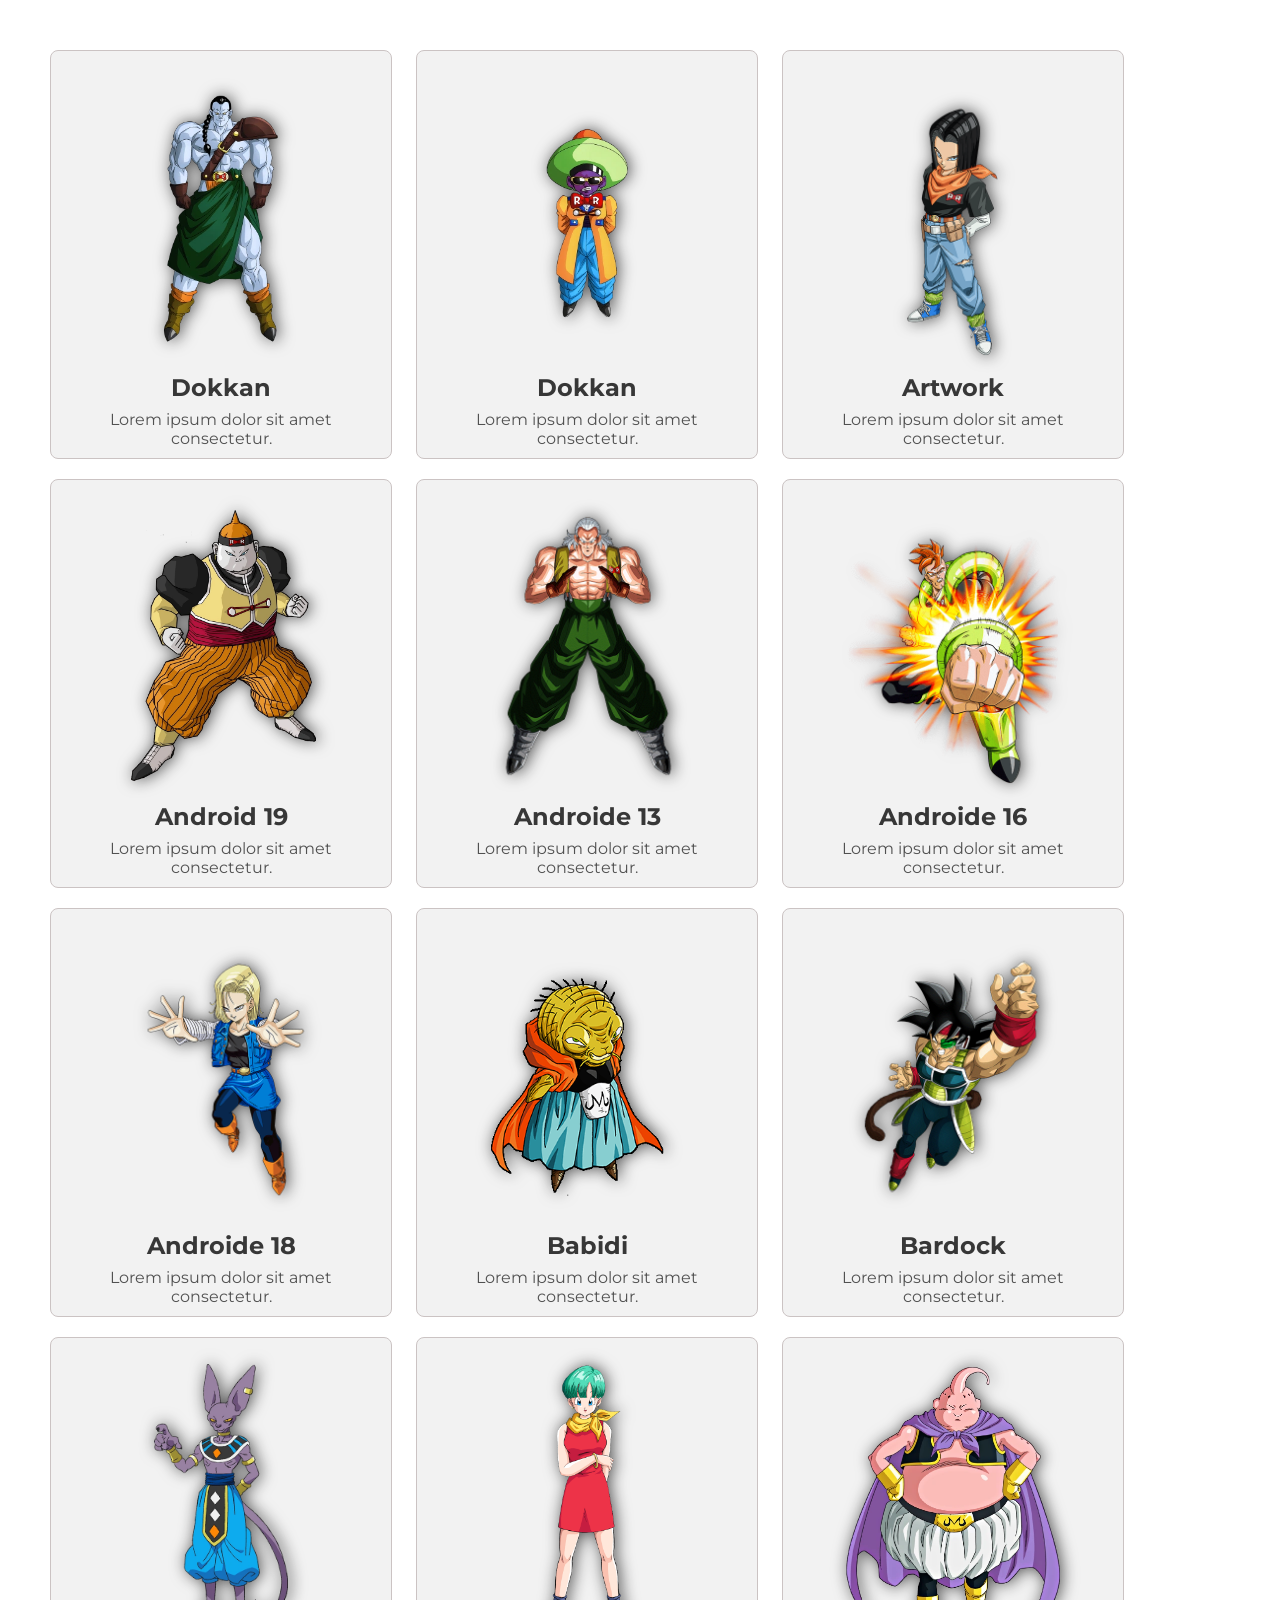
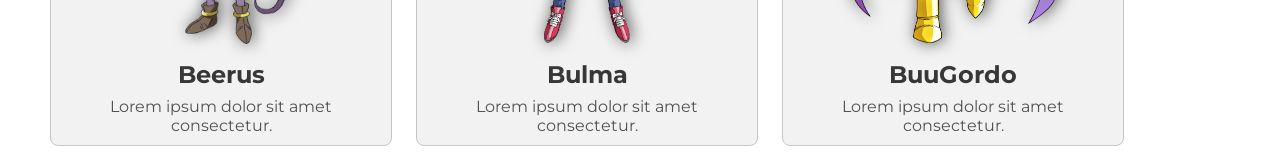
==== galeria-ejemplo/index.html @ 57bb07dd "Beginning" ====
<!DOCTYPE html>
<html lang="en">

<head>
  <meta charset="UTF-8">
  <meta name="viewport" content="width=device-width, initial-scale=1.0">
  <title>Galeria</title>
  <link rel="stylesheet" href="estilos.css">
</head>

<body>

  <div class="contenedor">
    <div class="card">
      <img src="characters/14Dokkan.webp" alt="Dokkan">
      <h2>Dokkan</h2>
      <p>Lorem ipsum dolor sit amet consectetur.</p>
    </div>
    <div class="card">
      <img src="characters/15Dokkan.webp" alt="Dokkan">
      <h2>Dokkan</h2>
      <p>Lorem ipsum dolor sit amet consectetur.</p>
    </div>
    <div class="card">
      <img src="characters/17_Artwork.webp" alt="Artwork">
      <h2>Artwork</h2>
      <p>Lorem ipsum dolor sit amet consectetur.</p>
    </div>
    <div class="card">
      <img src="characters/Android19.webp">
      <h2>Android 19</h2>
      <p>Lorem ipsum dolor sit amet consectetur.</p>
    </div>
    <div class="card">
      <img src="characters/Androide13normal.webp">
      <h2>Androide 13</h2>
      <p>Lorem ipsum dolor sit amet consectetur.</p>
    </div>
    <div class="card">
      <img src="characters/Androide_16.webp">
      <h2>Androide 16</h2>
      <p>Lorem ipsum dolor sit amet consectetur.</p>
    </div>
    <div class="card">
      <img src="characters/Androide_18_Artwork.webp">
      <h2>Androide 18</h2>
      <p>Lorem ipsum dolor sit amet consectetur.</p>
    </div>
    <div class="card">
      <img src="characters/Babidi_Artwork.webp">
      <h2>Babidi</h2>
      <p>Lorem ipsum dolor sit amet consectetur.</p>
    </div>
    <div class="card">
      <img src="characters/Bardock_Artwork.webp">
      <h2>Bardock</h2>
      <p>Lorem ipsum dolor sit amet consectetur.</p>
    </div>
    <div class="card">
      <img src="characters/Beerus_DBS_Broly_Artwork.webp">
      <h2>Beerus</h2>
      <p>Lorem ipsum dolor sit amet consectetur.</p>
    </div>
    <div class="card">
      <img src="characters/bulma.webp">
      <h2>Bulma</h2>
      <p>Lorem ipsum dolor sit amet consectetur.</p>
    </div>
    <div class="card">
      <img src="characters/BuuGordo_Universo7.webp">
      <h2>BuuGordo</h2>
      <p>Lorem ipsum dolor sit amet consectetur.</p>
    </div>
  </div>

</body>

</html>
---- galeria-ejemplo/estilos.css ----
@import url('https://fonts.googleapis.com/css2?family=Montserrat:ital,wght@0,100..900;1,100..900&display=swap');

*{
  margin: 0;
  padding: 0;
}
body{
  font-family: "Montserrat", sans-serif;
}
.contenedor{
  max-width: 1200px;
  margin: 0 auto;
  margin-top: 40px;
}
.card{
  width: 320px;
  background-color: #f2f2f2;
  padding: 10px;
  margin: 10px;
  border-radius: 8px;
  border: solid 0.5px #cbc3c3;
  display: inline-block;
}
.card img{
  display: block;
  max-height: 280px;
  margin: 16px auto;
  filter: drop-shadow(2px 0px 8px #515151);
}
.card h2{
  margin-top: 2px;
  margin-bottom: 8px;
  color: #373737;
  text-align: center;
}
.card p{
  font-size: 16px;
  color: #515151;
  text-align: center;
}
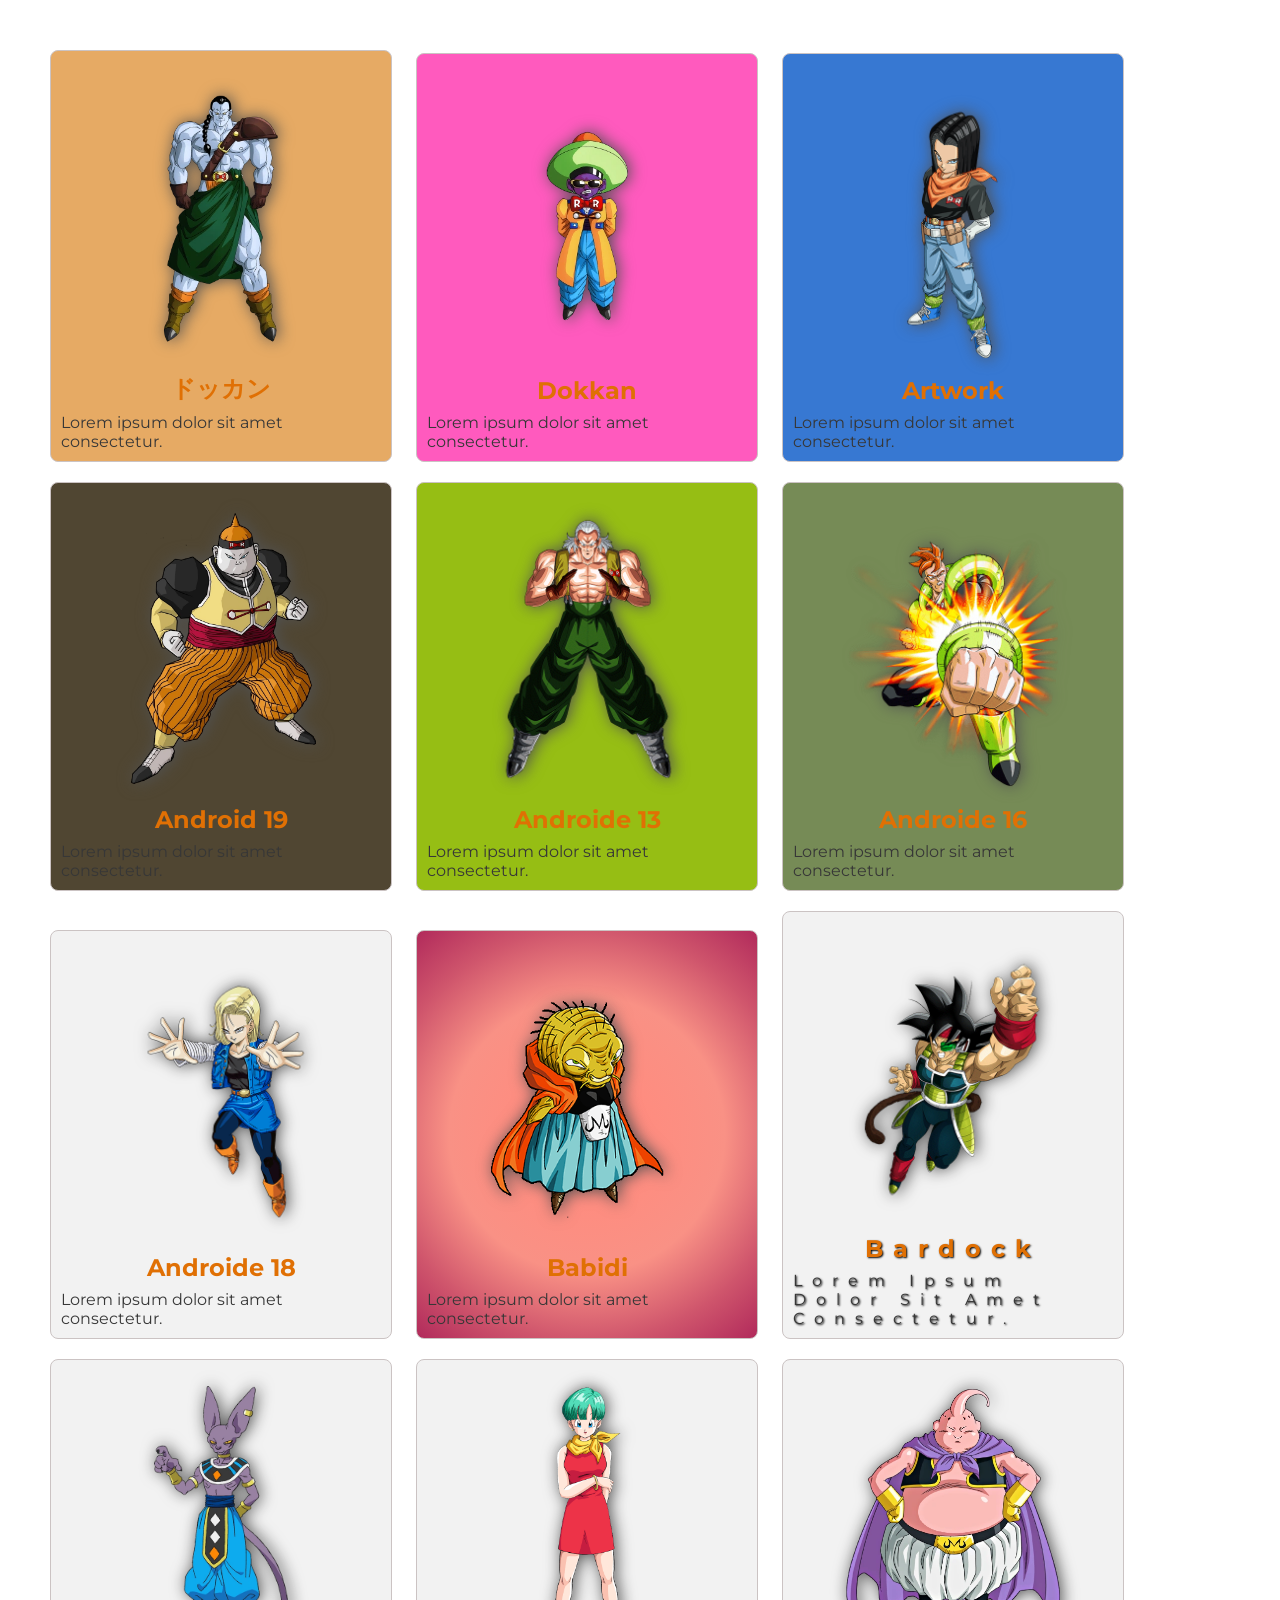
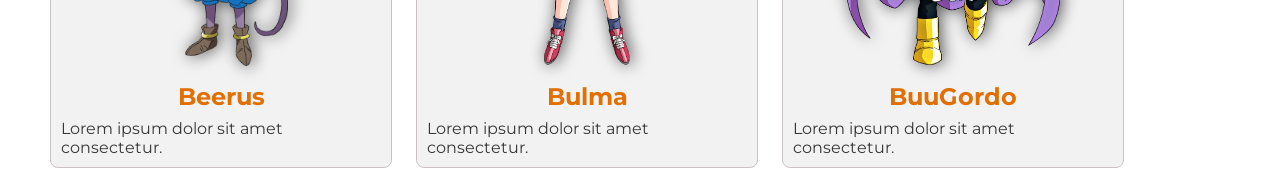
==== commit e75c621d: "commit one" ====
--- a/galeria-ejemplo/index.html
+++ b/galeria-ejemplo/index.html
@@ -11,47 +11,47 @@
 <body>
 
   <div class="contenedor">
-    <div class="card">
+    <div class="card card-1">
       <img src="characters/14Dokkan.webp" alt="Dokkan">
-      <h2>Dokkan</h2>
+      <h2>ドッカン</h2>
       <p>Lorem ipsum dolor sit amet consectetur.</p>
     </div>
-    <div class="card">
+    <div class="card card-2">
       <img src="characters/15Dokkan.webp" alt="Dokkan">
       <h2>Dokkan</h2>
       <p>Lorem ipsum dolor sit amet consectetur.</p>
     </div>
-    <div class="card">
+    <div class="card card-3">
       <img src="characters/17_Artwork.webp" alt="Artwork">
       <h2>Artwork</h2>
       <p>Lorem ipsum dolor sit amet consectetur.</p>
     </div>
-    <div class="card">
+    <div class="card card-4">
       <img src="characters/Android19.webp">
       <h2>Android 19</h2>
       <p>Lorem ipsum dolor sit amet consectetur.</p>
     </div>
-    <div class="card">
+    <div class="card card-5">
       <img src="characters/Androide13normal.webp">
       <h2>Androide 13</h2>
       <p>Lorem ipsum dolor sit amet consectetur.</p>
     </div>
-    <div class="card">
+    <div class="card card-6">
       <img src="characters/Androide_16.webp">
       <h2>Androide 16</h2>
       <p>Lorem ipsum dolor sit amet consectetur.</p>
     </div>
-    <div class="card">
+    <div class="card card-7">
       <img src="characters/Androide_18_Artwork.webp">
       <h2>Androide 18</h2>
       <p>Lorem ipsum dolor sit amet consectetur.</p>
     </div>
-    <div class="card">
+    <div class="card card-8">
       <img src="characters/Babidi_Artwork.webp">
       <h2>Babidi</h2>
       <p>Lorem ipsum dolor sit amet consectetur.</p>
     </div>
-    <div class="card">
+    <div class="card card-9">
       <img src="characters/Bardock_Artwork.webp">
       <h2>Bardock</h2>
       <p>Lorem ipsum dolor sit amet consectetur.</p>
--- a/galeria-ejemplo/estilos.css
+++ b/galeria-ejemplo/estilos.css
@@ -1,4 +1,6 @@
 @import url('https://fonts.googleapis.com/css2?family=Montserrat:ital,wght@0,100..900;1,100..900&display=swap');
+
+@import url('https://fonts.googleapis.com/css2?family=Noto+Sans+JP:wght@100..900&display=swap');
 
 *{
   margin: 0;
@@ -6,6 +8,10 @@
 }
 body{
   font-family: "Montserrat", sans-serif;
+  font-optical-sizing: auto;
+  font-weight: 80px;
+  font-style: normal;
+
 }
 .contenedor{
   max-width: 1200px;
@@ -30,11 +36,56 @@
 .card h2{
   margin-top: 2px;
   margin-bottom: 8px;
-  color: #373737;
+  color: #E07004;
   text-align: center;
 }
 .card p{
   font-size: 16px;
-  color: #515151;
-  text-align: center;
+ color: #373737;
+}
+
+.card-1{
+
+  background-color: rgb(230, 170, 100);
+
+}
+
+.card-2{
+ 
+  background-color: rgb(255, 90, 190);
+
+}
+
+.card-3{
+
+  background-color: rgb(55, 120, 210);
+
+}
+
+.card-4{
+  
+  background-color: rgb(80, 70, 50);
+
+}
+
+.card-5{
+ 
+  background-color: rgb( 150, 190, 20);
+ 
+}
+
+.card-6{
+  background-color: rgba(60, 90, 15, 0.7);
+}
+
+
+
+.card-8{
+background-image: radial-gradient(circle, #ff8177 0%, #ff867a 0%, #ff8c7f 21%, #f99185 52%, #cf556c 78%, #b12a5b 100%);
+}
+
+.card-9{
+  text-transform:capitalize;
+  letter-spacing: 10px;
+  text-shadow: 1px 1px 2px black;
 }
